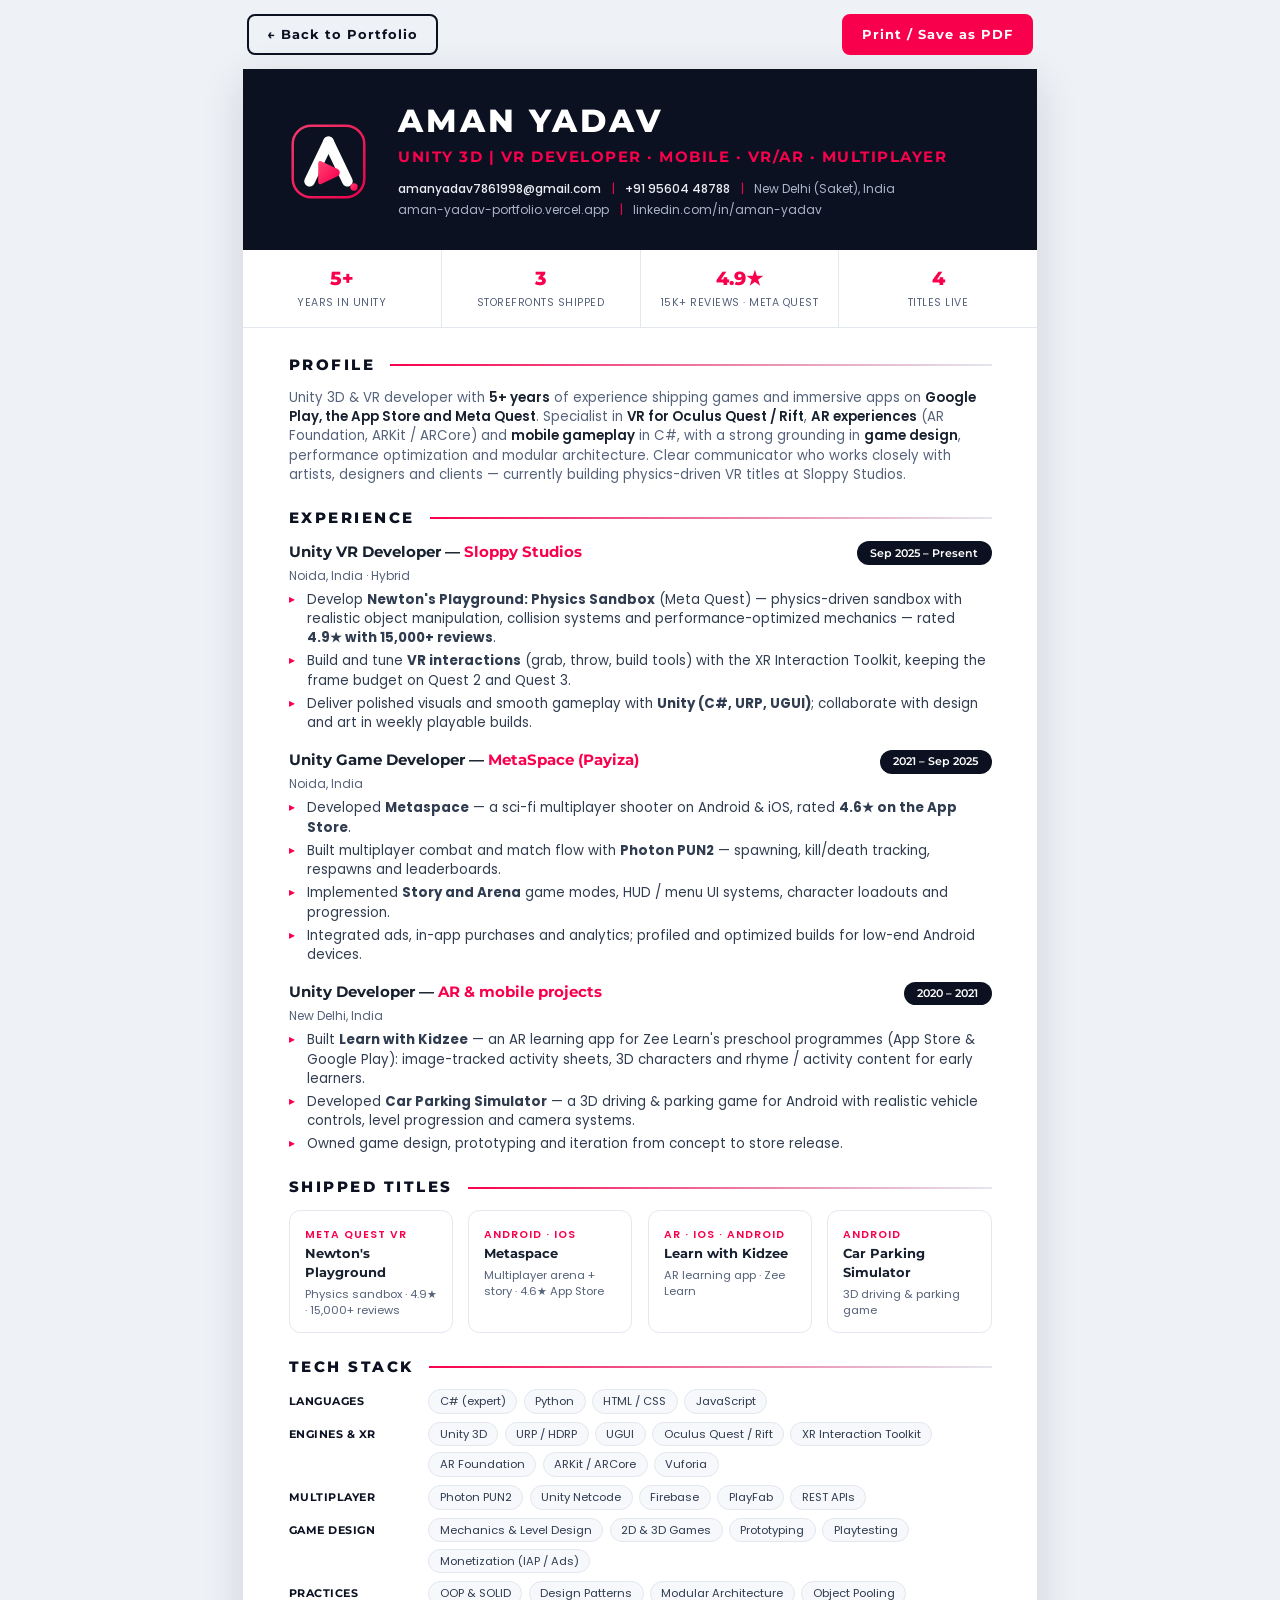
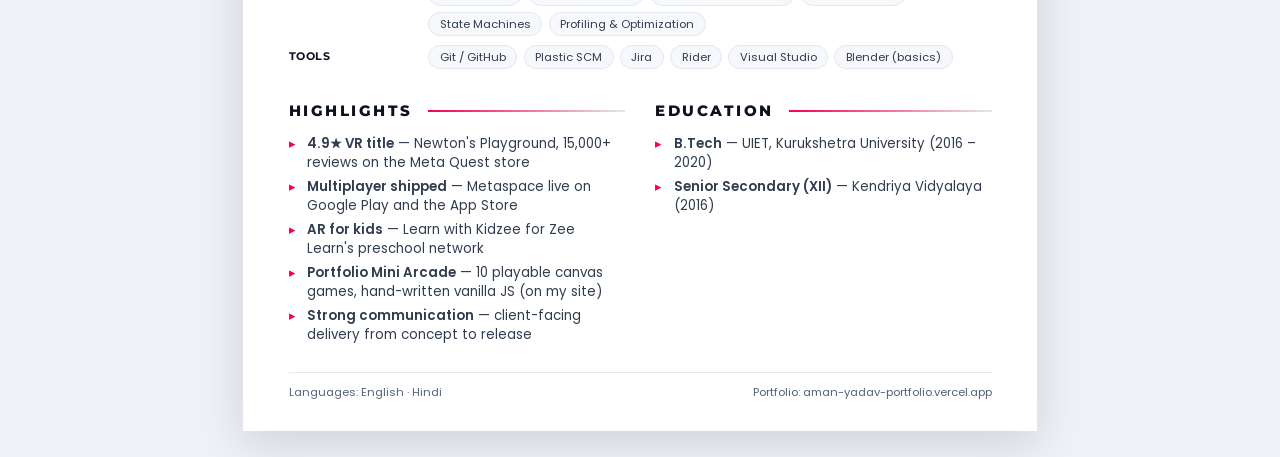
==== cv.html @ d7301a1d "Aman Yadav portfolio — initial build Clone of the Prashant Gupta portfolio with Aman's details, game" ====
<!DOCTYPE html>
<html lang="en">
<head>
<meta charset="utf-8">
<title>Aman Yadav — CV | Unity 3D | VR Developer</title>
<meta name="viewport" content="width=device-width, initial-scale=1">
<meta name="robots" content="index, follow">
<meta name="description" content="CV of Aman Yadav — Unity 3D | VR Developer (Mobile · VR/AR · Multiplayer), 5+ years, shipped on Google Play, the App Store and Meta Quest.">
<link rel="icon" type="image/svg+xml" href="assets/images/logo/logo-mark.svg">
<link rel="canonical" href="https://aman-yadav-portfolio.vercel.app/cv">
<style>
    @import url("https://fonts.googleapis.com/css?family=Montserrat:400,500,600,700,800|Poppins:300,400,500,600&display=swap");

    :root {
        --ink: #17202e;
        --muted: #55627a;
        --line: #e3e7ee;
        --accent: #f9004d;
        --dark: #0b1120;
    }
    * { margin: 0; padding: 0; box-sizing: border-box; }
    html { -webkit-print-color-adjust: exact; print-color-adjust: exact; }
    body {
        font-family: 'Poppins', 'Helvetica Neue', Arial, sans-serif;
        color: var(--ink);
        background: #eef1f6;
        font-size: 10pt;
        line-height: 1.45;
    }
    a { color: inherit; text-decoration: none; }

    /* on-screen toolbar (hidden in print) */
    .toolbar {
        max-width: 210mm; margin: 0 auto; padding: 14px 4px;
        display: flex; justify-content: space-between; align-items: center;
    }
    .toolbar a {
        font-family: 'Montserrat', sans-serif; font-weight: 700; font-size: 13px;
        letter-spacing: 1px; color: var(--dark);
        border: 2px solid var(--dark); border-radius: 8px; padding: 9px 18px;
        transition: all .25s;
    }
    .toolbar a.accent { background: var(--accent); border-color: var(--accent); color: #fff; }
    .toolbar a:hover { transform: translateY(-2px); }

    .sheet {
        max-width: 210mm; margin: 0 auto 26px; background: #fff;
        box-shadow: 0 12px 40px rgba(23, 32, 46, .14);
    }

    /* ============ header band ============ */
    .band {
        background: var(--dark); color: #fff;
        padding: 9mm 12mm 8mm;
        display: flex; gap: 8mm; align-items: center;
    }
    .band img.mark { width: 21mm; height: 21mm; flex-shrink: 0; }
    .band > div { min-width: 0; }
    .band h1 {
        font-family: 'Montserrat', sans-serif; font-weight: 800;
        font-size: 24pt; letter-spacing: 3px; line-height: 1.1;
    }
    .band .role {
        color: var(--accent); font-family: 'Montserrat', sans-serif;
        font-weight: 700; font-size: 11.5pt; letter-spacing: 1.5px; margin-top: 2mm;
    }
    .band .contact {
        margin-top: 3mm; font-size: 9pt; color: #aab4c8; line-height: 1.7;
    }
    .band .contact b { color: #e8ecf3; font-weight: 500; }
    .band .contact span.sep { color: var(--accent); margin: 0 2mm; }

    /* ============ stats strip ============ */
    .stats {
        display: flex; border-bottom: 1px solid var(--line);
    }
    .stats div {
        flex: 1; text-align: center; padding: 4mm 2mm;
        border-right: 1px solid var(--line);
    }
    .stats div:last-child { border-right: 0; }
    .stats b {
        display: block; font-family: 'Montserrat', sans-serif; font-weight: 800;
        font-size: 14pt; color: var(--accent);
    }
    .stats span { font-size: 8pt; color: var(--muted); letter-spacing: .5px; text-transform: uppercase; }

    /* ============ body ============ */
    .content { padding: 7mm 12mm 8mm; }
    h2 {
        font-family: 'Montserrat', sans-serif; font-weight: 800; font-size: 11.5pt;
        letter-spacing: 2.5px; text-transform: uppercase; color: var(--dark);
        margin: 6mm 0 3mm; display: flex; align-items: center; gap: 4mm;
    }
    .content > h2:first-child { margin-top: 0; }
    h2::after { content: ""; flex: 1; height: 2px; background: linear-gradient(90deg, var(--accent), var(--line)); }

    .summary { color: var(--muted); }
    .summary b { color: var(--ink); font-weight: 600; }

    /* experience */
    .job { margin-bottom: 4.5mm; break-inside: avoid; }
    .job header { display: flex; justify-content: space-between; align-items: baseline; flex-wrap: wrap; }
    .job h3 { font-family: 'Montserrat', sans-serif; font-size: 11.5pt; font-weight: 700; }
    .job h3 em { font-style: normal; color: var(--accent); }
    .job .when {
        font-family: 'Montserrat', sans-serif; font-size: 8.5pt; font-weight: 600;
        color: #fff; background: var(--dark); border-radius: 99px; padding: 1mm 3.5mm;
    }
    .job .where { font-size: 9pt; color: var(--muted); margin: .5mm 0 1.5mm; }
    .job ul { list-style: none; }
    .job li {
        padding-left: 5mm; position: relative; margin-bottom: 1mm; color: #303c50;
    }
    .job li::before {
        content: "▸"; position: absolute; left: 0; color: var(--accent); font-size: 9pt;
    }

    /* shipped titles */
    .titles { display: flex; gap: 4mm; }
    .title-card {
        flex: 1; border: 1px solid var(--line); border-radius: 3mm; padding: 3.5mm 4mm;
        break-inside: avoid;
    }
    .title-card b { font-family: 'Montserrat', sans-serif; font-size: 10pt; display: block; }
    .title-card .plat { color: var(--accent); font-size: 8pt; font-weight: 600; letter-spacing: 1px; text-transform: uppercase; }
    .title-card .meta { color: var(--muted); font-size: 8.5pt; margin-top: 1mm; }

    /* tech chips */
    .tech-row { display: flex; gap: 3mm; margin-bottom: 2.2mm; break-inside: avoid; }
    .tech-row .lbl {
        flex: 0 0 34mm; font-family: 'Montserrat', sans-serif; font-weight: 700;
        font-size: 8.5pt; color: var(--dark); text-transform: uppercase; letter-spacing: .5px; padding-top: 1mm;
    }
    .chips { display: flex; flex-wrap: wrap; gap: 1.6mm; }
    .chips i {
        font-style: normal; font-size: 8.5pt; color: #303c50;
        border: 1px solid var(--line); background: #f6f8fb; border-radius: 99px; padding: .8mm 2.8mm;
    }

    /* projects + education */
    .cols { display: flex; gap: 8mm; }
    .cols > div { flex: 1; }
    .mini { color: #303c50; }
    .mini li { list-style: none; padding-left: 5mm; position: relative; margin-bottom: 1.2mm; }
    .mini li::before { content: "▸"; position: absolute; left: 0; color: var(--accent); }
    .mini b { font-weight: 600; }

    .foot {
        margin-top: 6mm; padding-top: 3mm; border-top: 1px solid var(--line);
        font-size: 8.5pt; color: var(--muted); display: flex; justify-content: space-between;
    }

    @media only screen and (max-width: 640px) {
        .band { flex-direction: column; text-align: center; gap: 4mm; padding: 8mm 6mm; }
        .band > div { max-width: 100%; }
        .band .contact { word-break: break-word; }
        .band h1 { font-size: 17pt; }
        .band .role { font-size: 9pt; }
        .band .contact span.sep { margin: 0 1mm; }
        .stats { flex-wrap: wrap; }
        .stats div { flex: 1 1 40%; border-bottom: 1px solid var(--line); }
        .content { padding: 6mm; }
        .titles, .cols, .tech-row { flex-direction: column; }
        .tech-row .lbl { flex: none; }
        .job header { flex-direction: column; align-items: flex-start; gap: 1mm; }
        .foot { flex-direction: column; gap: 1mm; }
    }

    @page { size: A4; margin: 0; }
    @media print {
        body { background: #fff; }
        .toolbar { display: none; }
        .sheet { box-shadow: none; margin: 0; max-width: none; }
    }
</style>
</head>
<body>

<div class="toolbar">
    <a href="index.html">← Back to Portfolio</a>
    <a class="accent" href="#" onclick="window.print(); return false;">Print / Save as PDF</a>
</div>

<div class="sheet">
    <div class="band">
        <img class="mark" src="assets/images/logo/logo-mark.svg" alt="Aman Yadav logo">
        <div>
            <h1>AMAN YADAV</h1>
            <div class="role">UNITY 3D | VR DEVELOPER · MOBILE · VR/AR · MULTIPLAYER</div>
            <div class="contact">
                <b>amanyadav7861998@gmail.com</b> <span class="sep">|</span> <b>+91 95604 48788</b> <span class="sep">|</span> New Delhi (Saket), India<br>
                aman-yadav-portfolio.vercel.app <span class="sep">|</span> linkedin.com/in/aman-yadav
            </div>
        </div>
    </div>

    <div class="stats">
        <div><b>5+</b><span>Years in Unity</span></div>
        <div><b>3</b><span>Storefronts shipped</span></div>
        <div><b>4.9★</b><span>15K+ reviews · Meta Quest</span></div>
        <div><b>4</b><span>Titles live</span></div>
    </div>

    <div class="content">
        <h2>Profile</h2>
        <p class="summary">
            Unity 3D &amp; VR developer with <b>5+ years</b> of experience shipping games and immersive apps on <b>Google Play, the App Store
            and Meta Quest</b>. Specialist in <b>VR for Oculus Quest / Rift</b>, <b>AR experiences</b> (AR Foundation, ARKit / ARCore)
            and <b>mobile gameplay</b> in C#, with a strong grounding in <b>game design</b>, performance optimization and modular
            architecture. Clear communicator who works closely with artists, designers and clients — currently building
            physics-driven VR titles at Sloppy Studios.
        </p>

        <h2>Experience</h2>

        <div class="job">
            <header>
                <h3>Unity VR Developer — <em>Sloppy Studios</em></h3>
                <span class="when">Sep 2025 – Present</span>
            </header>
            <div class="where">Noida, India · Hybrid</div>
            <ul>
                <li>Develop <b>Newton's Playground: Physics Sandbox</b> (Meta Quest) — physics-driven sandbox with realistic object manipulation, collision systems and performance-optimized mechanics — rated <b>4.9★ with 15,000+ reviews</b>.</li>
                <li>Build and tune <b>VR interactions</b> (grab, throw, build tools) with the XR Interaction Toolkit, keeping the frame budget on Quest 2 and Quest 3.</li>
                <li>Deliver polished visuals and smooth gameplay with <b>Unity (C#, URP, UGUI)</b>; collaborate with design and art in weekly playable builds.</li>
            </ul>
        </div>

        <div class="job">
            <header>
                <h3>Unity Game Developer — <em>MetaSpace (Payiza)</em></h3>
                <span class="when">2021 – Sep 2025</span>
            </header>
            <div class="where">Noida, India</div>
            <ul>
                <li>Developed <b>Metaspace</b> — a sci-fi multiplayer shooter on Android &amp; iOS, rated <b>4.6★ on the App Store</b>.</li>
                <li>Built multiplayer combat and match flow with <b>Photon PUN2</b> — spawning, kill/death tracking, respawns and leaderboards.</li>
                <li>Implemented <b>Story and Arena</b> game modes, HUD / menu UI systems, character loadouts and progression.</li>
                <li>Integrated ads, in-app purchases and analytics; profiled and optimized builds for low-end Android devices.</li>
            </ul>
        </div>

        <div class="job">
            <header>
                <h3>Unity Developer — <em>AR &amp; mobile projects</em></h3>
                <span class="when">2020 – 2021</span>
            </header>
            <div class="where">New Delhi, India</div>
            <ul>
                <li>Built <b>Learn with Kidzee</b> — an AR learning app for Zee Learn's preschool programmes (App Store &amp; Google Play): image-tracked activity sheets, 3D characters and rhyme / activity content for early learners.</li>
                <li>Developed <b>Car Parking Simulator</b> — a 3D driving &amp; parking game for Android with realistic vehicle controls, level progression and camera systems.</li>
                <li>Owned game design, prototyping and iteration from concept to store release.</li>
            </ul>
        </div>

        <h2>Shipped Titles</h2>
        <div class="titles">
            <div class="title-card">
                <span class="plat">Meta Quest VR</span>
                <b>Newton's Playground</b>
                <div class="meta">Physics sandbox · 4.9★ · 15,000+ reviews</div>
            </div>
            <div class="title-card">
                <span class="plat">Android · iOS</span>
                <b>Metaspace</b>
                <div class="meta">Multiplayer arena + story · 4.6★ App Store</div>
            </div>
            <div class="title-card">
                <span class="plat">AR · iOS · Android</span>
                <b>Learn with Kidzee</b>
                <div class="meta">AR learning app · Zee Learn</div>
            </div>
            <div class="title-card">
                <span class="plat">Android</span>
                <b>Car Parking Simulator</b>
                <div class="meta">3D driving &amp; parking game</div>
            </div>
        </div>

        <h2>Tech Stack</h2>
        <div class="tech-row"><div class="lbl">Languages</div><div class="chips"><i>C# (expert)</i><i>Python</i><i>HTML / CSS</i><i>JavaScript</i></div></div>
        <div class="tech-row"><div class="lbl">Engines &amp; XR</div><div class="chips"><i>Unity 3D</i><i>URP / HDRP</i><i>UGUI</i><i>Oculus Quest / Rift</i><i>XR Interaction Toolkit</i><i>AR Foundation</i><i>ARKit / ARCore</i><i>Vuforia</i></div></div>
        <div class="tech-row"><div class="lbl">Multiplayer</div><div class="chips"><i>Photon PUN2</i><i>Unity Netcode</i><i>Firebase</i><i>PlayFab</i><i>REST APIs</i></div></div>
        <div class="tech-row"><div class="lbl">Game Design</div><div class="chips"><i>Mechanics &amp; Level Design</i><i>2D &amp; 3D Games</i><i>Prototyping</i><i>Playtesting</i><i>Monetization (IAP / Ads)</i></div></div>
        <div class="tech-row"><div class="lbl">Practices</div><div class="chips"><i>OOP &amp; SOLID</i><i>Design Patterns</i><i>Modular Architecture</i><i>Object Pooling</i><i>State Machines</i><i>Profiling &amp; Optimization</i></div></div>
        <div class="tech-row"><div class="lbl">Tools</div><div class="chips"><i>Git / GitHub</i><i>Plastic SCM</i><i>Jira</i><i>Rider</i><i>Visual Studio</i><i>Blender (basics)</i></div></div>

        <div class="cols">
            <div>
                <h2>Highlights</h2>
                <ul class="mini">
                    <li><b>4.9★ VR title</b> — Newton's Playground, 15,000+ reviews on the Meta Quest store</li>
                    <li><b>Multiplayer shipped</b> — Metaspace live on Google Play and the App Store</li>
                    <li><b>AR for kids</b> — Learn with Kidzee for Zee Learn's preschool network</li>
                    <li><b>Portfolio Mini Arcade</b> — 10 playable canvas games, hand-written vanilla JS (on my site)</li>
                    <li><b>Strong communication</b> — client-facing delivery from concept to release</li>
                </ul>
            </div>
            <div>
                <h2>Education</h2>
                <ul class="mini">
                    <li><b>B.Tech</b> — UIET, Kurukshetra University (2016 – 2020)</li>
                    <li><b>Senior Secondary (XII)</b> — Kendriya Vidyalaya (2016)</li>
                </ul>
            </div>
        </div>

        <div class="foot">
            <span>Languages: English · Hindi</span>
            <span>Portfolio: aman-yadav-portfolio.vercel.app</span>
        </div>
    </div>
</div>

</body>
</html>
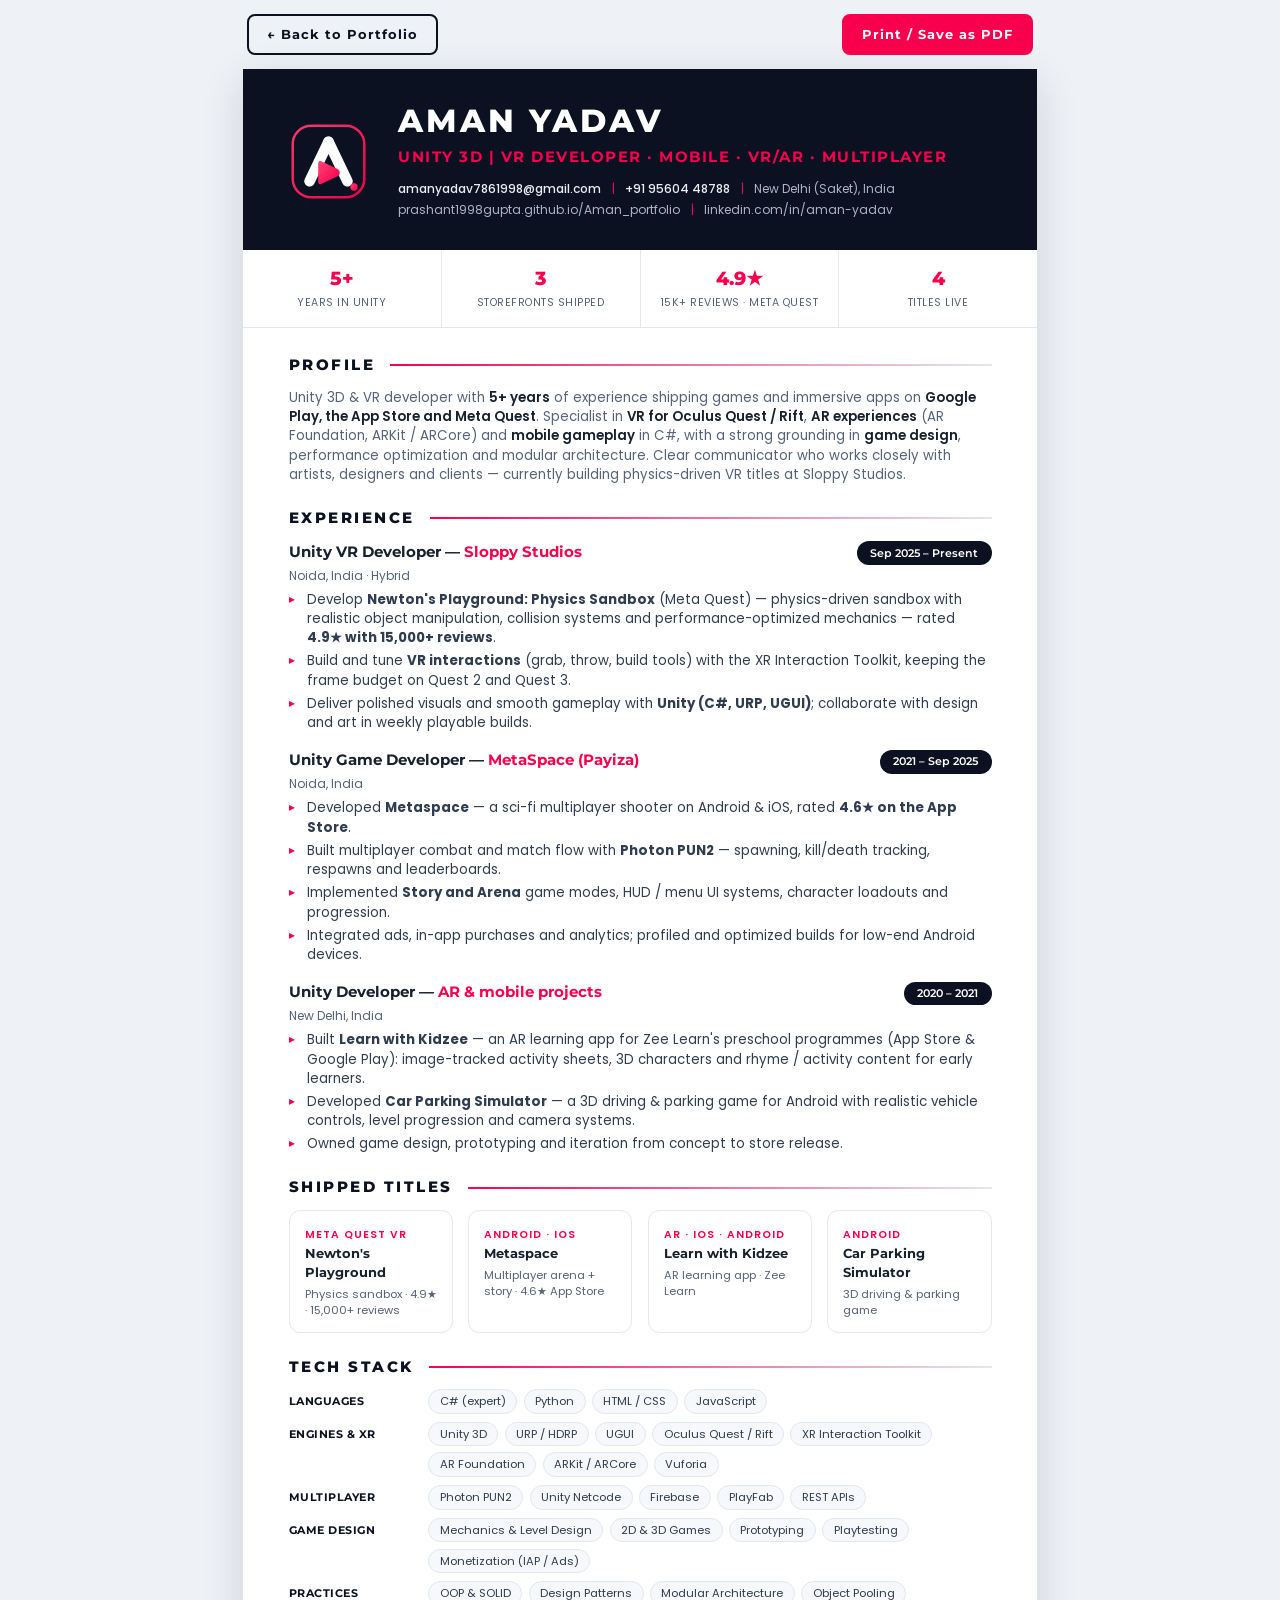
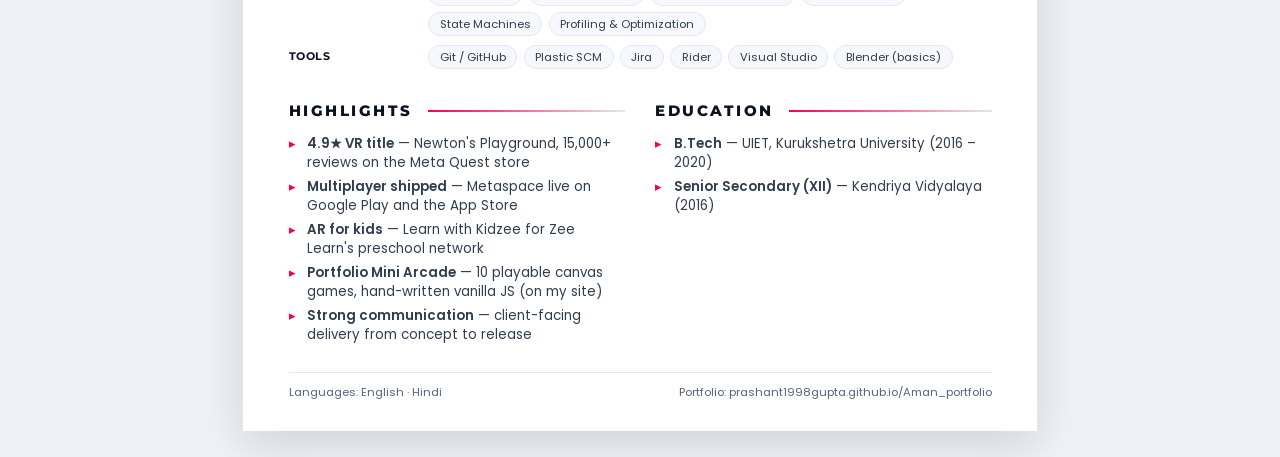
==== commit ea20954c: "Point canonical/share URLs at GitHub Pages Co-Authored-By: Claude Fable 5.1 <noreply@anthropic.com>" ====
--- a/cv.html
+++ b/cv.html
@@ -7,7 +7,7 @@
 <meta name="robots" content="index, follow">
 <meta name="description" content="CV of Aman Yadav — Unity 3D | VR Developer (Mobile · VR/AR · Multiplayer), 5+ years, shipped on Google Play, the App Store and Meta Quest.">
 <link rel="icon" type="image/svg+xml" href="assets/images/logo/logo-mark.svg">
-<link rel="canonical" href="https://aman-yadav-portfolio.vercel.app/cv">
+<link rel="canonical" href="https://prashant1998gupta.github.io/Aman_portfolio/cv.html">
 <style>
     @import url("https://fonts.googleapis.com/css?family=Montserrat:400,500,600,700,800|Poppins:300,400,500,600&display=swap");
 
@@ -190,7 +190,7 @@
             <div class="role">UNITY 3D | VR DEVELOPER · MOBILE · VR/AR · MULTIPLAYER</div>
             <div class="contact">
                 <b>amanyadav7861998@gmail.com</b> <span class="sep">|</span> <b>+91 95604 48788</b> <span class="sep">|</span> New Delhi (Saket), India<br>
-                aman-yadav-portfolio.vercel.app <span class="sep">|</span> linkedin.com/in/aman-yadav
+                prashant1998gupta.github.io/Aman_portfolio <span class="sep">|</span> linkedin.com/in/aman-yadav
             </div>
         </div>
     </div>
@@ -308,7 +308,7 @@
 
         <div class="foot">
             <span>Languages: English · Hindi</span>
-            <span>Portfolio: aman-yadav-portfolio.vercel.app</span>
+            <span>Portfolio: prashant1998gupta.github.io/Aman_portfolio</span>
         </div>
     </div>
 </div>
